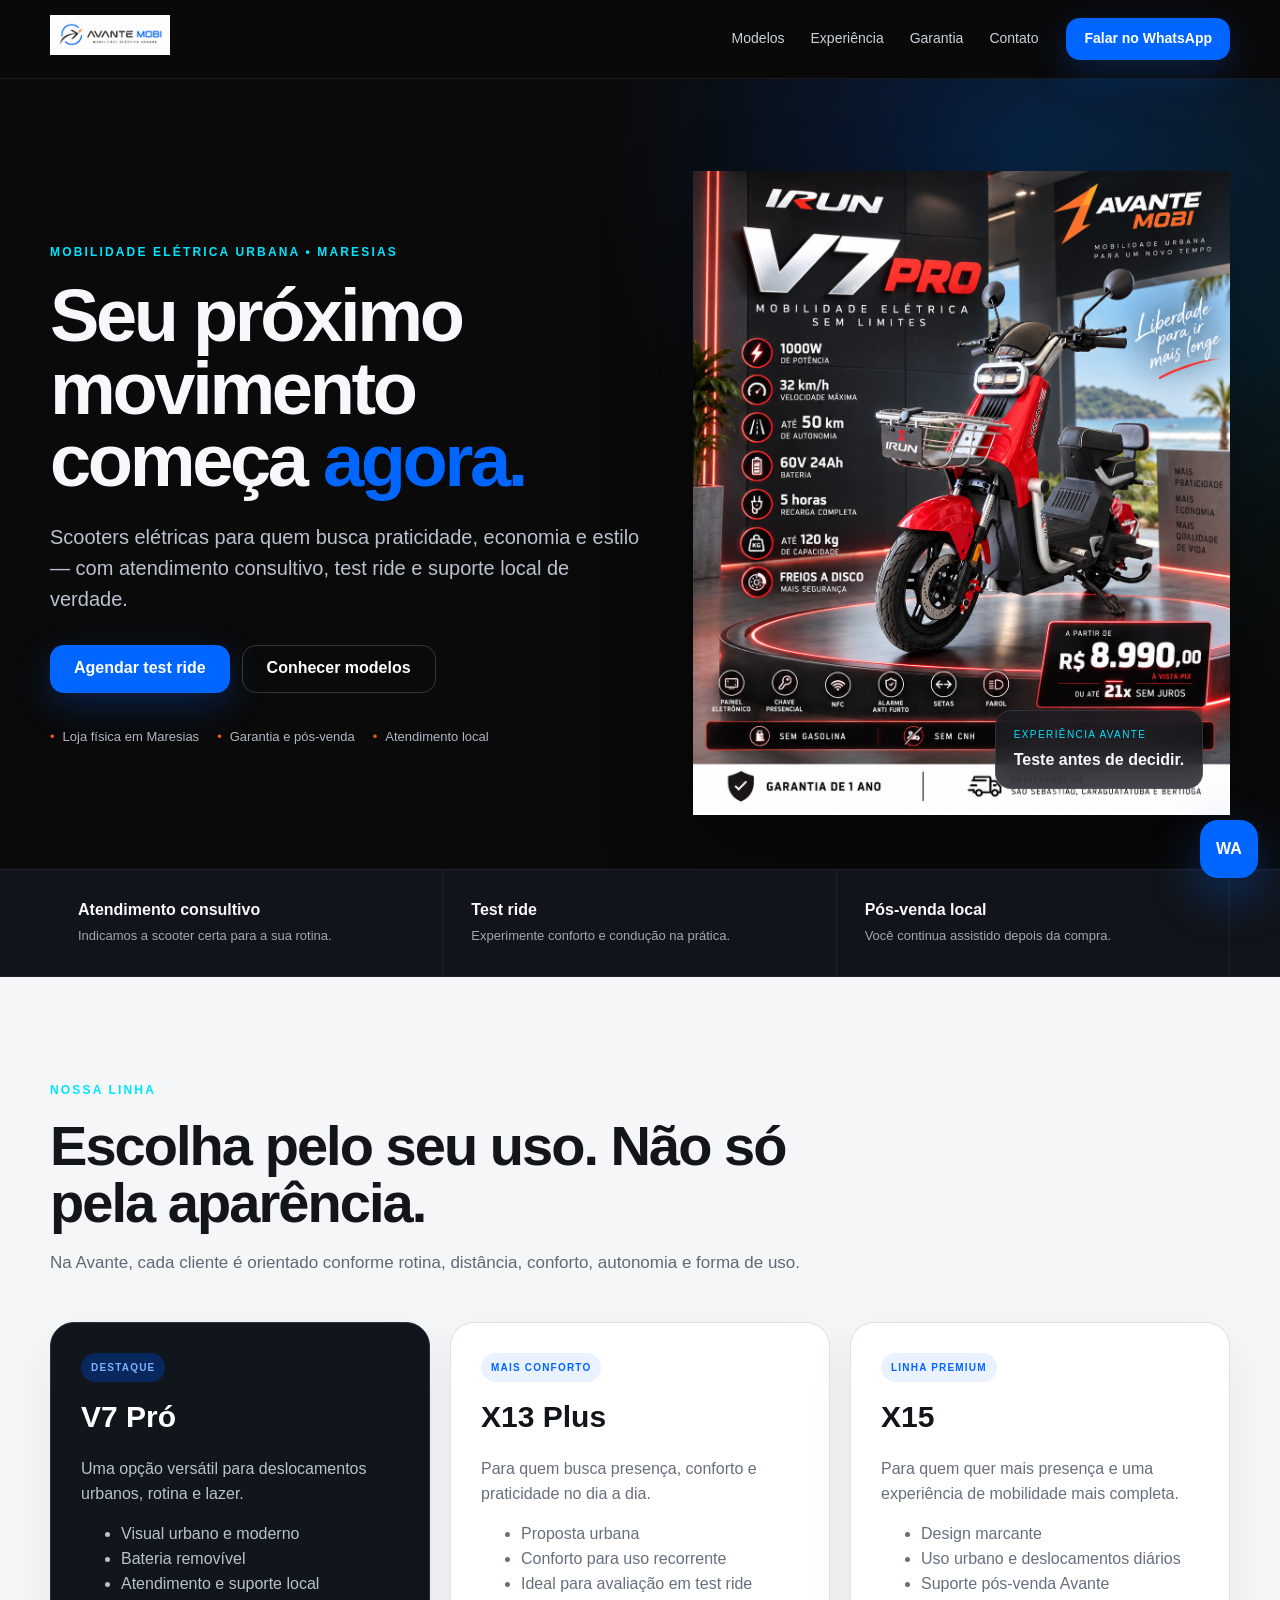
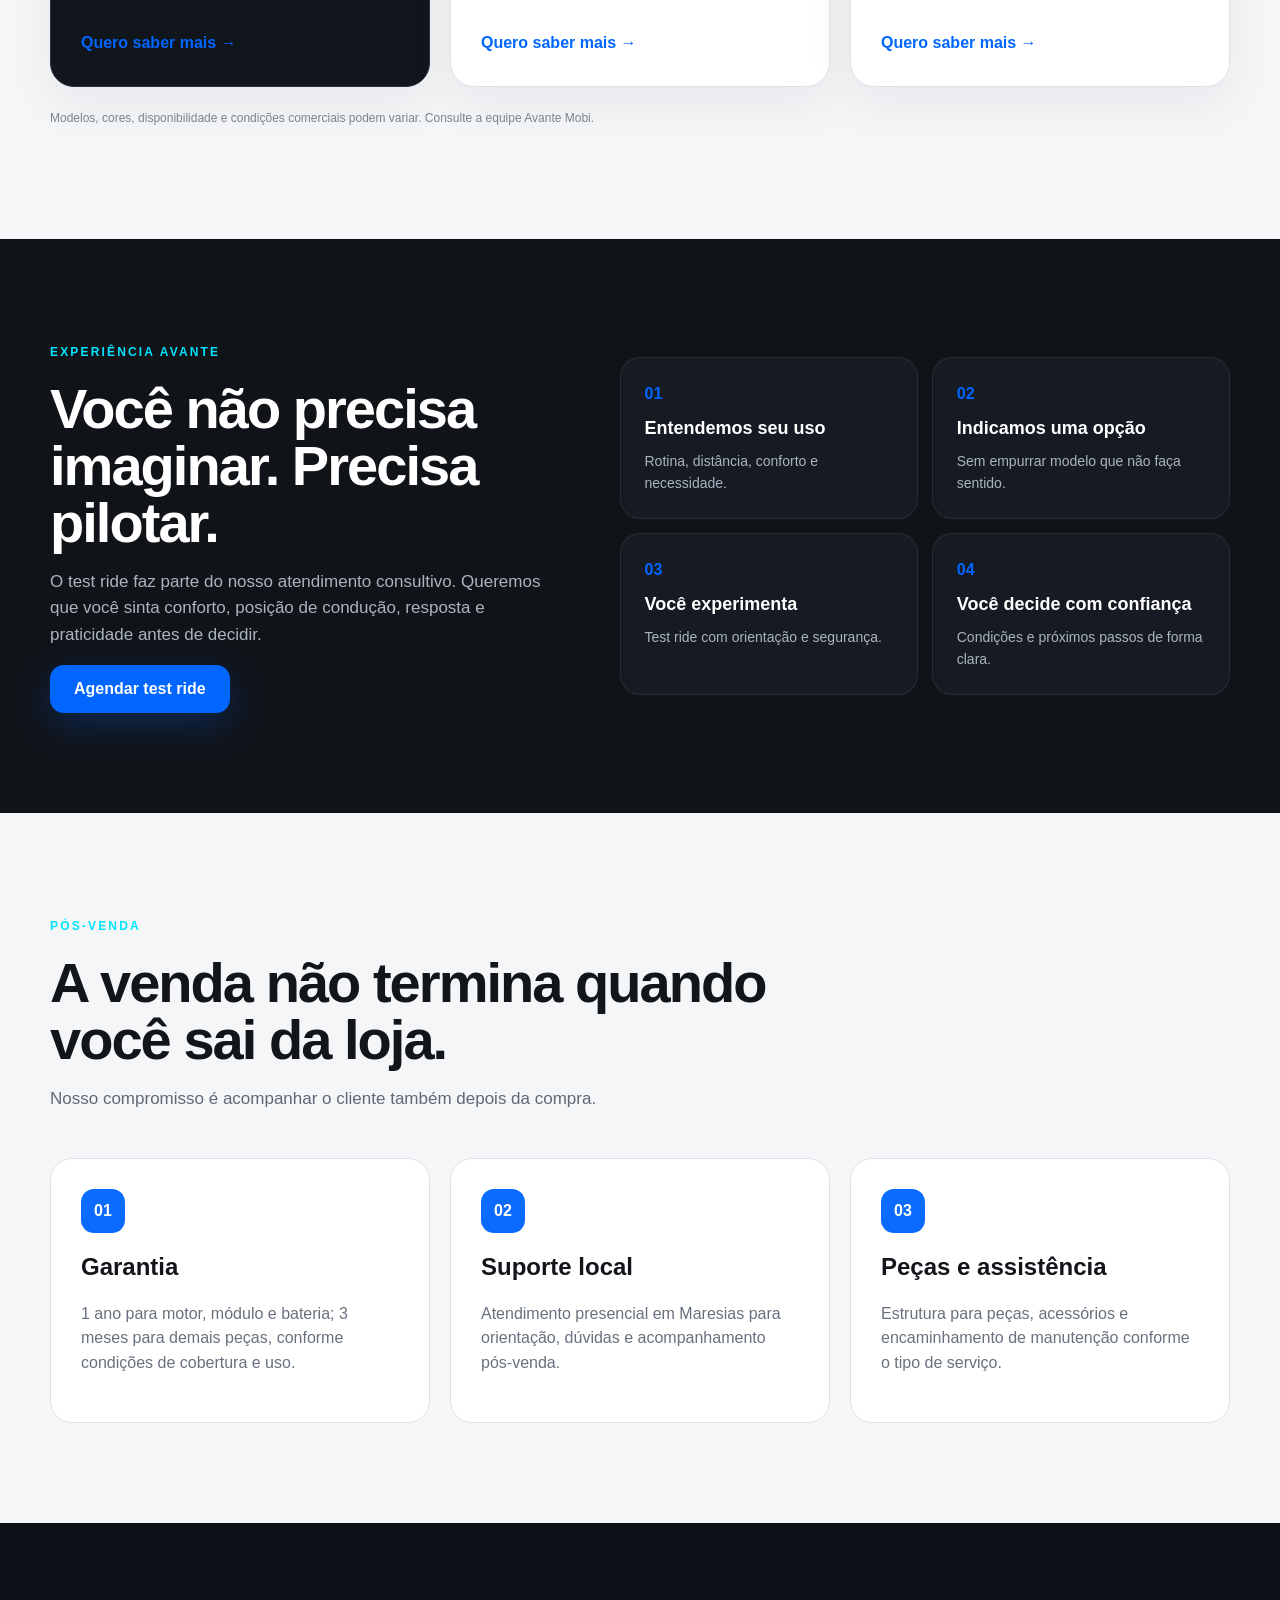
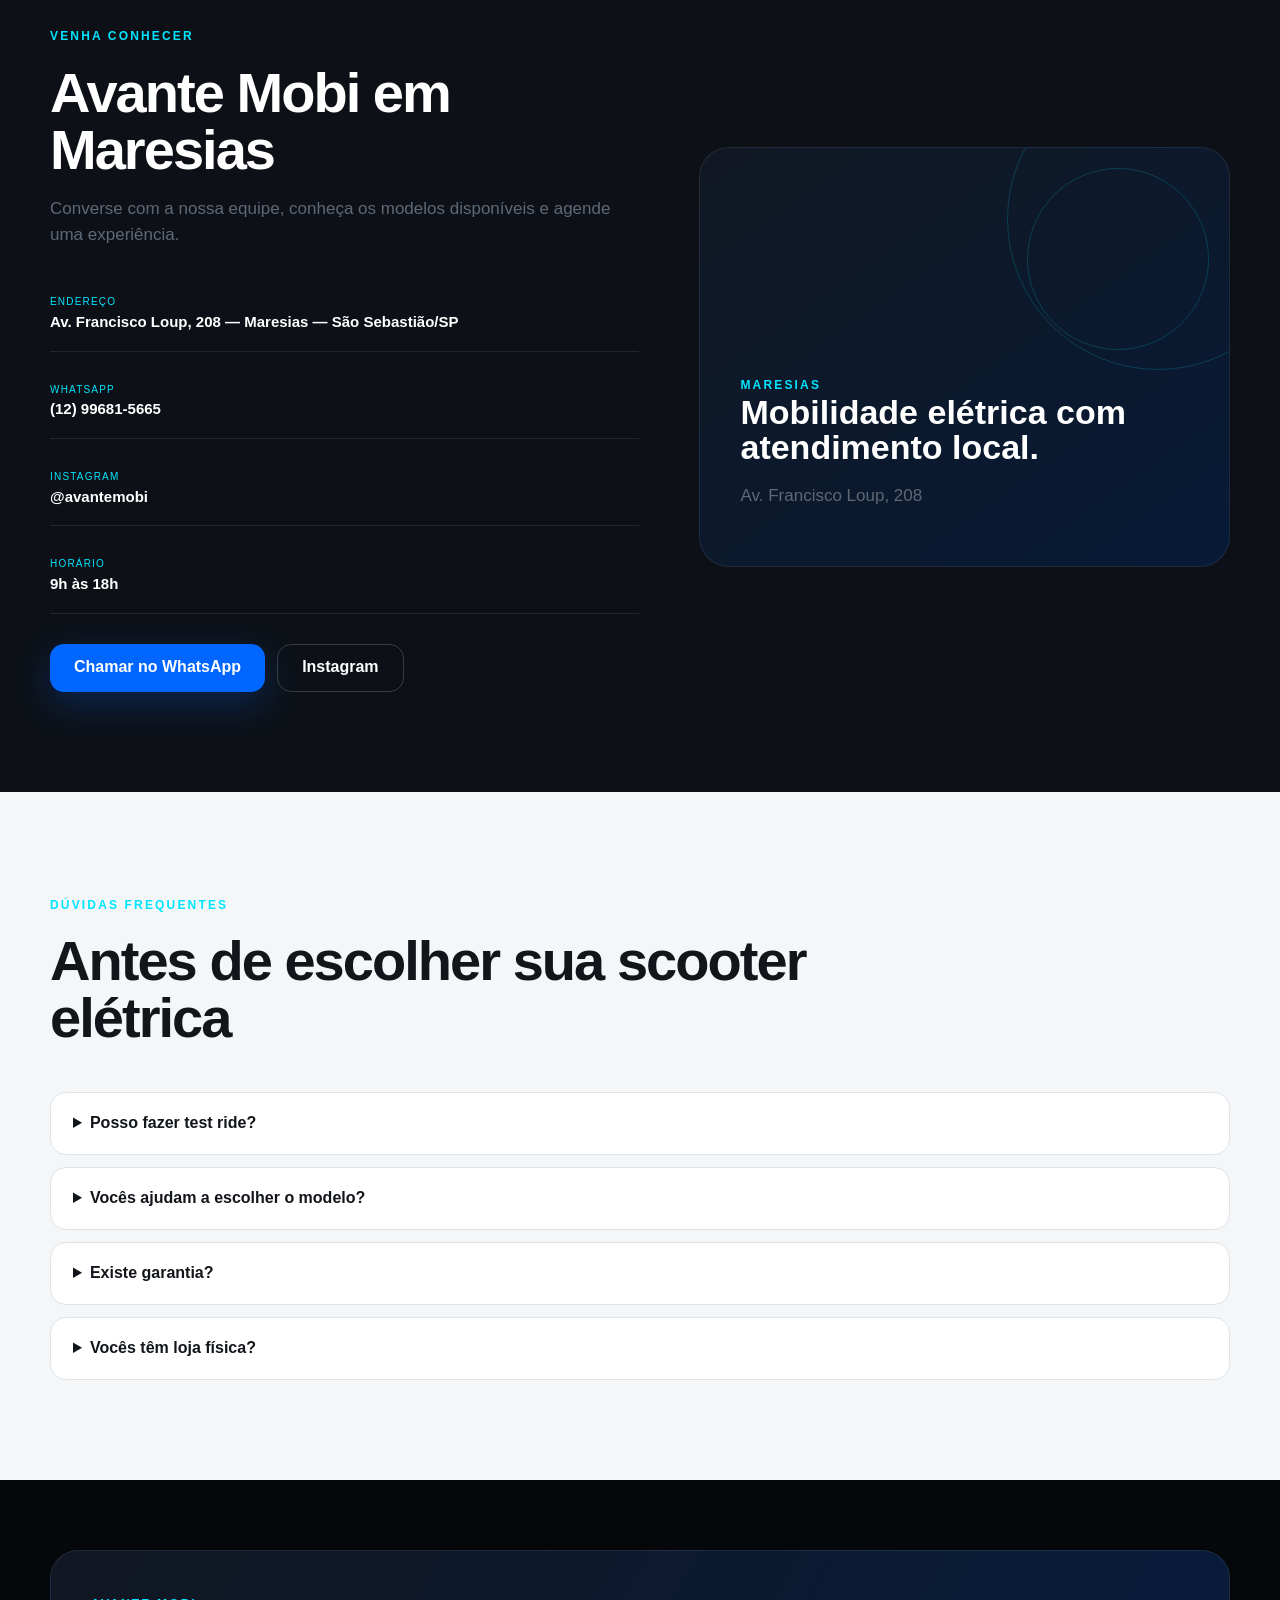
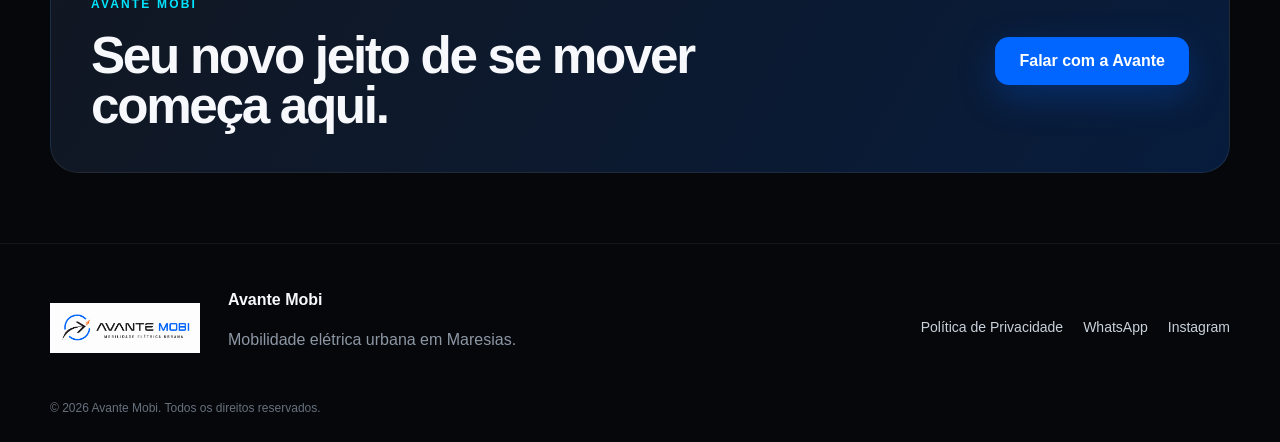
==== index.html @ a8a1768c "Add files via upload" ====
<!doctype html><html lang="pt-BR"><head><meta charset="utf-8"><meta name="viewport" content="width=device-width,initial-scale=1"><meta name="description" content="Avante Mobi — scooters elétricas e mobilidade urbana em Maresias. Test ride, garantia, suporte local, peças, acessórios e assistência técnica."><title>Avante Mobi | Scooters Elétricas em Maresias</title><link rel="stylesheet" href="styles.css"></head><body>
<header class="site-header"><div class="container nav"><a href="#inicio" class="brand"><img src="assets/logo-avante.png" alt="Avante Mobi"></a><nav class="nav-links"><a href="#modelos">Modelos</a><a href="#experiencia">Experiência</a><a href="#garantia">Garantia</a><a href="#contato">Contato</a></nav><a class="btn btn-sm" href="https://wa.me/5512996815665?text=Olá%2C%20quero%20conhecer%20as%20scooters%20elétricas%20da%20Avante%20Mobi." target="_blank" rel="noopener">Falar no WhatsApp</a></div></header>
<main>
<section class="hero" id="inicio"><div class="container hero-grid"><div class="hero-copy"><span class="eyebrow">MOBILIDADE ELÉTRICA URBANA • MARESIAS</span><h1>Seu próximo movimento começa <span>agora.</span></h1><p class="lead">Scooters elétricas para quem busca praticidade, economia e estilo — com atendimento consultivo, test ride e suporte local de verdade.</p><div class="hero-actions"><a class="btn" href="https://wa.me/5512996815665?text=Olá%2C%20quero%20agendar%20um%20test%20ride%20na%20Avante%20Mobi." target="_blank" rel="noopener">Agendar test ride</a><a class="btn btn-ghost" href="#modelos">Conhecer modelos</a></div><div class="trust-row"><span>Loja física em Maresias</span><span>Garantia e pós-venda</span><span>Atendimento local</span></div></div><div class="hero-visual"><div class="glow"></div><img src="assets/v7-pro.png" alt="Scooter elétrica V7 Pró"><div class="floating-card"><small>EXPERIÊNCIA AVANTE</small><strong>Teste antes de decidir.</strong></div></div></div></section>
<section class="strip"><div class="container strip-grid"><div><strong>Atendimento consultivo</strong><span>Indicamos a scooter certa para a sua rotina.</span></div><div><strong>Test ride</strong><span>Experimente conforto e condução na prática.</span></div><div><strong>Pós-venda local</strong><span>Você continua assistido depois da compra.</span></div></div></section>
<section class="section" id="modelos"><div class="container"><div class="section-head"><span class="eyebrow">NOSSA LINHA</span><h2>Escolha pelo seu uso. Não só pela aparência.</h2><p>Na Avante, cada cliente é orientado conforme rotina, distância, conforto, autonomia e forma de uso.</p></div><div class="cards model-cards">
<article class="model-card featured"><span class="tag">Destaque</span><h3>V7 Pró</h3><p>Uma opção versátil para deslocamentos urbanos, rotina e lazer.</p><ul><li>Visual urbano e moderno</li><li>Bateria removível</li><li>Atendimento e suporte local</li></ul><a href="https://wa.me/5512996815665?text=Olá%2C%20quero%20saber%20mais%20sobre%20a%20V7%20Pró." target="_blank" rel="noopener">Quero saber mais →</a></article>
<article class="model-card"><span class="tag">Mais conforto</span><h3>X13 Plus</h3><p>Para quem busca presença, conforto e praticidade no dia a dia.</p><ul><li>Proposta urbana</li><li>Conforto para uso recorrente</li><li>Ideal para avaliação em test ride</li></ul><a href="https://wa.me/5512996815665?text=Olá%2C%20quero%20saber%20mais%20sobre%20a%20X13%20Plus." target="_blank" rel="noopener">Quero saber mais →</a></article>
<article class="model-card"><span class="tag">Linha premium</span><h3>X15</h3><p>Para quem quer mais presença e uma experiência de mobilidade mais completa.</p><ul><li>Design marcante</li><li>Uso urbano e deslocamentos diários</li><li>Suporte pós-venda Avante</li></ul><a href="https://wa.me/5512996815665?text=Olá%2C%20quero%20saber%20mais%20sobre%20a%20X15." target="_blank" rel="noopener">Quero saber mais →</a></article>
</div><p class="disclaimer">Modelos, cores, disponibilidade e condições comerciais podem variar. Consulte a equipe Avante Mobi.</p></div></section>
<section class="section section-dark" id="experiencia"><div class="container experience-grid"><div><span class="eyebrow">EXPERIÊNCIA AVANTE</span><h2>Você não precisa imaginar. Precisa pilotar.</h2><p>O test ride faz parte do nosso atendimento consultivo. Queremos que você sinta conforto, posição de condução, resposta e praticidade antes de decidir.</p><a class="btn" href="https://wa.me/5512996815665?text=Olá%2C%20quero%20agendar%20um%20test%20ride." target="_blank" rel="noopener">Agendar test ride</a></div><div class="steps"><div><span>01</span><strong>Entendemos seu uso</strong><p>Rotina, distância, conforto e necessidade.</p></div><div><span>02</span><strong>Indicamos uma opção</strong><p>Sem empurrar modelo que não faça sentido.</p></div><div><span>03</span><strong>Você experimenta</strong><p>Test ride com orientação e segurança.</p></div><div><span>04</span><strong>Você decide com confiança</strong><p>Condições e próximos passos de forma clara.</p></div></div></div></section>
<section class="section" id="garantia"><div class="container"><div class="section-head"><span class="eyebrow">PÓS-VENDA</span><h2>A venda não termina quando você sai da loja.</h2><p>Nosso compromisso é acompanhar o cliente também depois da compra.</p></div><div class="cards benefit-cards"><article><div class="icon">01</div><h3>Garantia</h3><p>1 ano para motor, módulo e bateria; 3 meses para demais peças, conforme condições de cobertura e uso.</p></article><article><div class="icon">02</div><h3>Suporte local</h3><p>Atendimento presencial em Maresias para orientação, dúvidas e acompanhamento pós-venda.</p></article><article><div class="icon">03</div><h3>Peças e assistência</h3><p>Estrutura para peças, acessórios e encaminhamento de manutenção conforme o tipo de serviço.</p></article></div></div></section>
<section class="section location" id="contato"><div class="container location-grid"><div><span class="eyebrow">VENHA CONHECER</span><h2>Avante Mobi em Maresias</h2><p>Converse com a nossa equipe, conheça os modelos disponíveis e agende uma experiência.</p><div class="contact-list"><div><small>ENDEREÇO</small><strong>Av. Francisco Loup, 208 — Maresias — São Sebastião/SP</strong></div><div><small>WHATSAPP</small><strong>(12) 99681-5665</strong></div><div><small>INSTAGRAM</small><strong>@avantemobi</strong></div><div><small>HORÁRIO</small><strong>9h às 18h</strong></div></div><div class="hero-actions"><a class="btn" href="https://wa.me/5512996815665" target="_blank" rel="noopener">Chamar no WhatsApp</a><a class="btn btn-ghost" href="https://www.instagram.com/avantemobi/" target="_blank" rel="noopener">Instagram</a></div></div><div class="map-card"><span>MARESIAS</span><strong>Mobilidade elétrica com atendimento local.</strong><p>Av. Francisco Loup, 208</p></div></div></section>
<section class="section faq"><div class="container"><div class="section-head"><span class="eyebrow">DÚVIDAS FREQUENTES</span><h2>Antes de escolher sua scooter elétrica</h2></div><div class="faq-list"><details><summary>Posso fazer test ride?</summary><p>Sim. O test ride é agendado conforme disponibilidade do modelo e condições de segurança. Fale conosco pelo WhatsApp.</p></details><details><summary>Vocês ajudam a escolher o modelo?</summary><p>Sim. Nosso atendimento é consultivo: entendemos como você pretende usar a scooter e indicamos as opções mais adequadas.</p></details><details><summary>Existe garantia?</summary><p>Sim. Trabalhamos com garantia conforme o produto e as condições de cobertura. Para os modelos comercializados atualmente, a referência é 1 ano para motor, módulo e bateria e 3 meses para demais peças, observadas as condições aplicáveis.</p></details><details><summary>Vocês têm loja física?</summary><p>Sim. Estamos na Av. Francisco Loup, 208, em Maresias, São Sebastião/SP.</p></details></div></div></section>
<section class="final-cta"><div class="container final-box"><div><span class="eyebrow">AVANTE MOBI</span><h2>Seu novo jeito de se mover começa aqui.</h2></div><a class="btn" href="https://wa.me/5512996815665?text=Olá%2C%20quero%20conhecer%20a%20Avante%20Mobi." target="_blank" rel="noopener">Falar com a Avante</a></div></section>
</main>
<footer><div class="container footer-grid"><img src="assets/logo-avante.png" alt="Avante Mobi"><div><strong>Avante Mobi</strong><p>Mobilidade elétrica urbana em Maresias.</p></div><div class="footer-links"><a href="privacidade.html">Política de Privacidade</a><a href="https://wa.me/5512996815665" target="_blank" rel="noopener">WhatsApp</a><a href="https://www.instagram.com/avantemobi/" target="_blank" rel="noopener">Instagram</a></div></div><div class="container copyright">© 2026 Avante Mobi. Todos os direitos reservados.</div></footer>
<a class="wa-float" href="https://wa.me/5512996815665?text=Olá%2C%20quero%20saber%20mais%20sobre%20as%20scooters%20elétricas%20da%20Avante%20Mobi." target="_blank" rel="noopener">WA</a><script src="script.js"></script></body></html>
---- styles.css ----
*{box-sizing:border-box}html{scroll-behavior:smooth}body{margin:0;background:#0a0a0a;color:#f6f8fb;font-family:Inter,Segoe UI,Arial,sans-serif;line-height:1.55}.container{width:min(1180px,calc(100% - 40px));margin:auto}.site-header{position:sticky;top:0;z-index:50;background:rgba(10,10,10,.86);backdrop-filter:blur(18px);border-bottom:1px solid rgba(255,255,255,.07)}.nav{height:78px;display:flex;align-items:center;gap:28px}.brand img{height:40px;max-width:190px;object-fit:contain}.nav-links{display:flex;gap:26px;margin-left:auto}.nav-links a,.footer-links a{color:#c9d1db;text-decoration:none;font-size:14px}.nav-links a:hover,.footer-links a:hover{color:#fff}.btn{display:inline-flex;align-items:center;justify-content:center;min-height:48px;padding:0 24px;border-radius:14px;background:#0066ff;color:white;text-decoration:none;font-weight:800;box-shadow:0 12px 36px rgba(0,102,255,.25);transition:.2s}.btn:hover{transform:translateY(-2px);background:#0b72ff}.btn-sm{min-height:42px;padding:0 18px;font-size:14px}.btn-ghost{background:transparent;border:1px solid rgba(255,255,255,.18);box-shadow:none}.hero{overflow:hidden;background:radial-gradient(circle at 80% 10%,rgba(0,102,255,.22),transparent 34%),radial-gradient(circle at 95% 30%,rgba(0,229,255,.08),transparent 28%),#0a0a0a;padding:92px 0 54px}.hero-grid{display:grid;grid-template-columns:1.05fr .95fr;align-items:center;gap:50px}.eyebrow{display:inline-block;color:#00e5ff;font-size:12px;font-weight:900;letter-spacing:.18em;margin-bottom:18px}.hero h1,.section h2,.final-cta h2{font-size:clamp(42px,6vw,74px);line-height:.98;letter-spacing:-.045em;margin:0 0 24px}.hero h1 span{color:#0066ff}.lead{font-size:20px;color:#b9c2ce;max-width:650px}.hero-actions{display:flex;gap:12px;flex-wrap:wrap;margin-top:30px}.trust-row{display:flex;gap:18px;flex-wrap:wrap;margin-top:34px;color:#aeb7c3;font-size:13px}.trust-row span:before{content:'•';color:#ff5a00;margin-right:8px}.hero-visual{position:relative;min-height:520px;display:flex;align-items:center;justify-content:center}.hero-visual img{position:relative;z-index:2;width:100%;max-width:600px;filter:drop-shadow(0 40px 44px rgba(0,0,0,.48))}.glow{position:absolute;width:370px;height:370px;border-radius:50%;background:radial-gradient(circle,#0066ff55,transparent 65%)}.floating-card{position:absolute;z-index:3;right:5%;bottom:4%;padding:16px 18px;background:rgba(26,29,35,.82);backdrop-filter:blur(12px);border:1px solid rgba(255,255,255,.1);border-radius:16px}.floating-card small{display:block;color:#00e5ff;letter-spacing:.14em;font-size:10px}.floating-card strong{display:block;margin-top:5px}.strip{background:#11141a;border-block:1px solid rgba(255,255,255,.06)}.strip-grid{display:grid;grid-template-columns:repeat(3,1fr)}.strip-grid>div{padding:28px;border-right:1px solid rgba(255,255,255,.06)}.strip strong{display:block}.strip span{color:#9fa8b4;font-size:13px}.section{padding:100px 0;background:#f4f6f8;color:#12151a}.section-dark{background:#101318;color:#fff}.section-head{max-width:760px;margin-bottom:46px}.section-head h2,.experience-grid h2,.location h2{font-size:clamp(34px,5vw,56px);line-height:1.02;letter-spacing:-.035em;margin:0 0 18px}.section-head p,.experience-grid p,.location p{color:#5f6976;font-size:17px}.section-dark p{color:#aab4c0}.cards{display:grid;gap:20px}.model-cards{grid-template-columns:repeat(3,1fr)}.model-card{background:#fff;border:1px solid #dce2e8;border-radius:24px;padding:30px;box-shadow:0 18px 50px rgba(14,25,40,.06)}.model-card.featured{background:#11151c;color:#fff;border-color:#253244}.model-card h3{font-size:30px;margin:12px 0}.model-card p,.model-card li{color:#66707c}.model-card.featured p,.model-card.featured li{color:#b9c2cd}.model-card a{display:inline-block;margin-top:18px;color:#0066ff;text-decoration:none;font-weight:800}.tag{display:inline-block;font-size:10px;font-weight:900;letter-spacing:.12em;text-transform:uppercase;color:#0066ff;background:#eaf2ff;padding:7px 10px;border-radius:999px}.featured .tag{background:#08285d;color:#7fb0ff}.disclaimer{margin-top:22px;color:#7a8490;font-size:12px}.experience-grid{display:grid;grid-template-columns:.9fr 1.1fr;gap:70px;align-items:center}.steps{display:grid;grid-template-columns:1fr 1fr;gap:14px}.steps>div{padding:24px;border:1px solid rgba(255,255,255,.08);background:#161b23;border-radius:20px}.steps span{color:#0066ff;font-weight:900}.steps strong{display:block;font-size:18px;margin:8px 0}.steps p{font-size:14px;margin:0}.benefit-cards{grid-template-columns:repeat(3,1fr)}.benefit-cards article{padding:30px;border-radius:22px;background:#fff;border:1px solid #dde3e8}.benefit-cards h3{font-size:24px;margin:15px 0 8px}.benefit-cards p{color:#68727e}.icon{width:44px;height:44px;border-radius:13px;background:#0c6bff;color:#fff;display:grid;place-items:center;font-weight:900}.location{background:#0d1117;color:#fff}.location-grid{display:grid;grid-template-columns:1fr .9fr;gap:60px;align-items:center}.contact-list{display:grid;gap:14px;margin:30px 0}.contact-list div{padding:16px 0;border-bottom:1px solid rgba(255,255,255,.09)}.contact-list small{display:block;color:#00e5ff;letter-spacing:.12em;font-size:10px}.contact-list strong{font-size:15px}.map-card{min-height:420px;border-radius:30px;padding:40px;background:linear-gradient(145deg,#111823,#071a36);position:relative;overflow:hidden;display:flex;flex-direction:column;justify-content:flex-end;border:1px solid rgba(255,255,255,.08)}.map-card:before,.map-card:after{content:'';position:absolute;border:1px solid rgba(0,229,255,.18);border-radius:50%;width:300px;height:300px;top:-80px;right:-80px}.map-card:after{width:180px;height:180px;top:20px;right:20px}.map-card span{color:#00e5ff;font-weight:900;letter-spacing:.18em;font-size:12px;z-index:2}.map-card strong{font-size:34px;line-height:1.05;max-width:460px;z-index:2}.faq-list{display:grid;gap:12px}.faq details{background:#fff;border:1px solid #dfe4e9;border-radius:16px;padding:18px 22px}.faq summary{cursor:pointer;font-weight:800}.faq details p{color:#65707c}.final-cta{background:#05070a;padding:70px 0}.final-box{border:1px solid rgba(255,255,255,.08);border-radius:28px;padding:40px;background:linear-gradient(120deg,#111722,#071c3c);display:flex;align-items:center;justify-content:space-between;gap:30px}.final-cta h2{font-size:clamp(32px,4vw,52px);max-width:700px;margin-bottom:0}footer{background:#05070a;border-top:1px solid rgba(255,255,255,.06);padding:44px 0 24px}.footer-grid{display:grid;grid-template-columns:auto 1fr auto;align-items:center;gap:28px}.footer-grid img{width:150px}.footer-grid p{color:#8d97a4}.footer-links{display:flex;gap:20px;flex-wrap:wrap}.copyright{color:#67717d;font-size:12px;margin-top:30px}.wa-float{position:fixed;right:22px;bottom:22px;width:58px;height:58px;border-radius:18px;background:#0066ff;color:#fff;display:grid;place-items:center;text-decoration:none;font-weight:900;box-shadow:0 18px 50px rgba(0,102,255,.35);z-index:60}@media(max-width:900px){.nav-links{display:none}.nav .btn-sm{margin-left:auto}.hero-grid,.experience-grid,.location-grid{grid-template-columns:1fr}.hero{padding-top:60px}.hero-visual{min-height:380px}.strip-grid,.model-cards,.benefit-cards{grid-template-columns:1fr}.strip-grid>div{border-right:0;border-bottom:1px solid rgba(255,255,255,.06)}.steps{grid-template-columns:1fr 1fr}.final-box{align-items:flex-start;flex-direction:column}.footer-grid{grid-template-columns:1fr}}@media(max-width:560px){.container{width:min(100% - 28px,1180px)}.brand img{height:34px}.nav .btn-sm{display:none}.hero h1{font-size:48px}.hero-visual{min-height:310px}.steps{grid-template-columns:1fr}.section{padding:72px 0}.floating-card{right:0}.footer-links{flex-direction:column}}
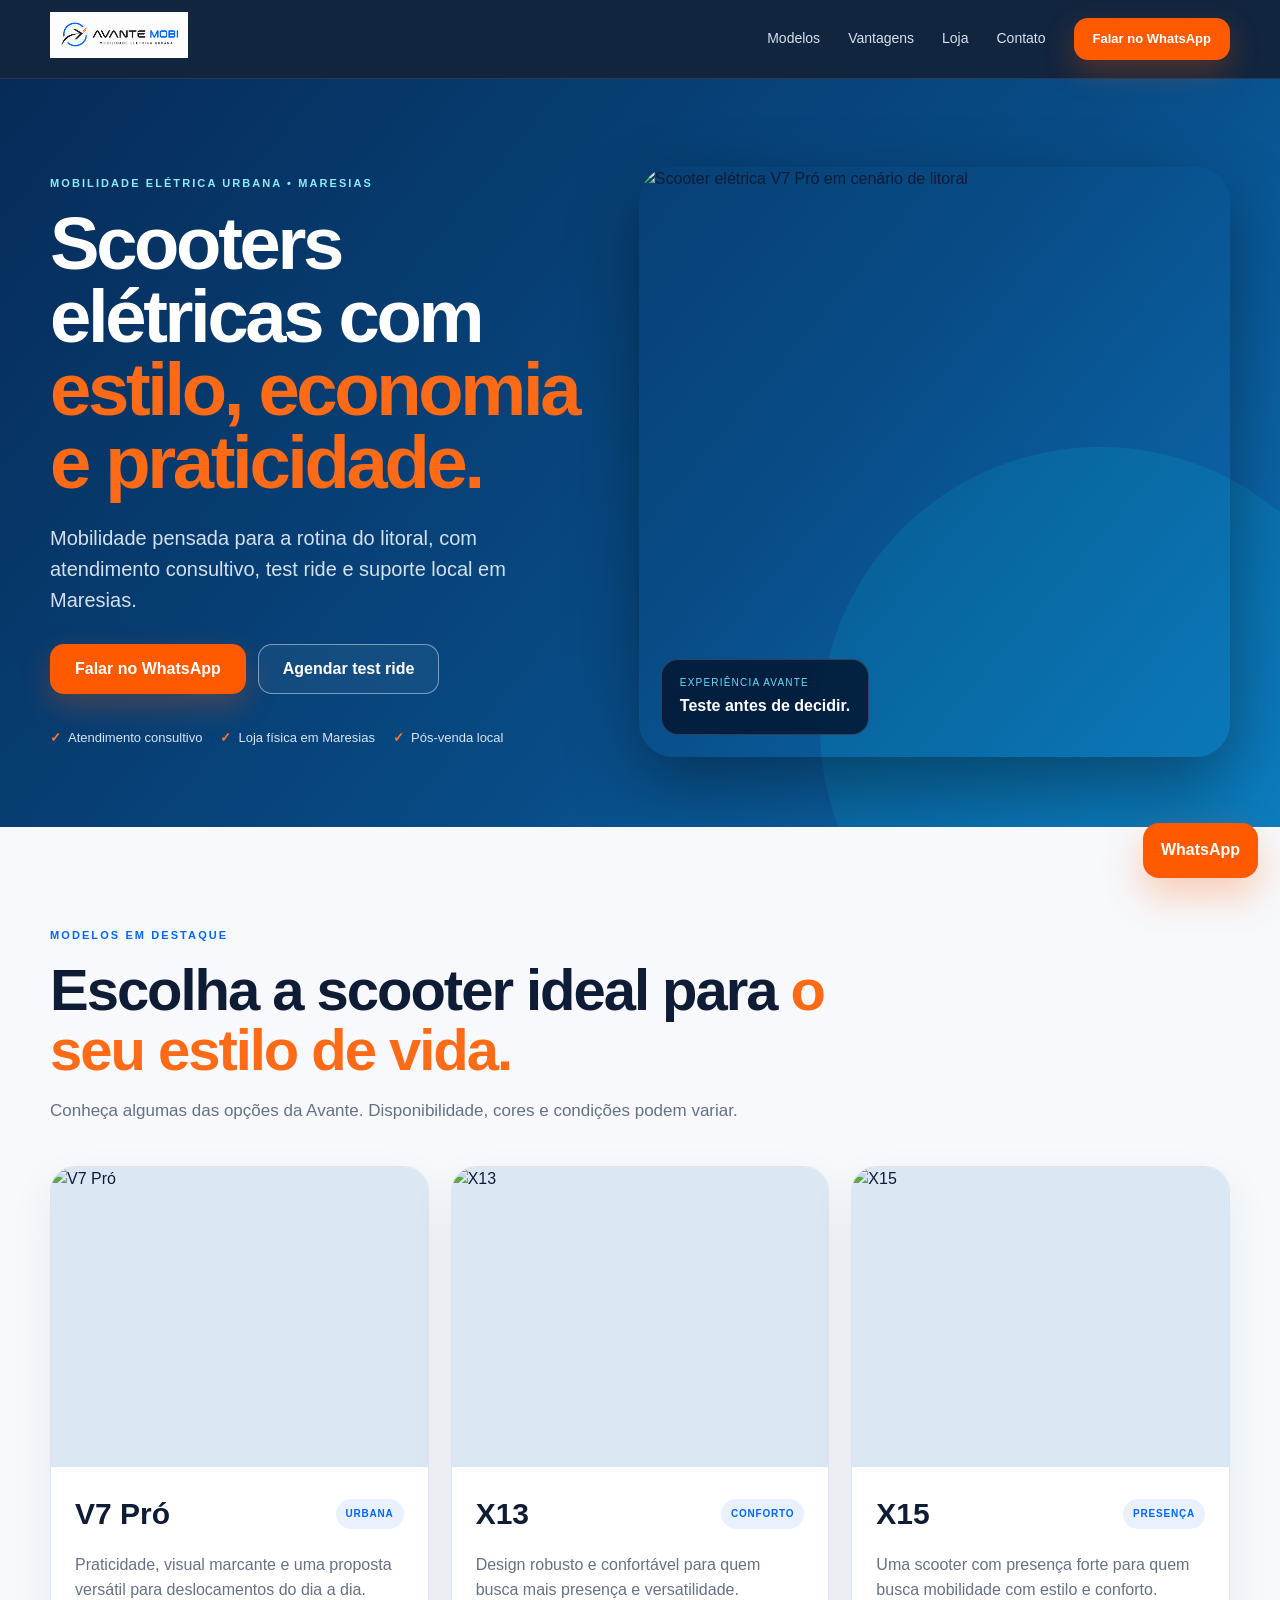
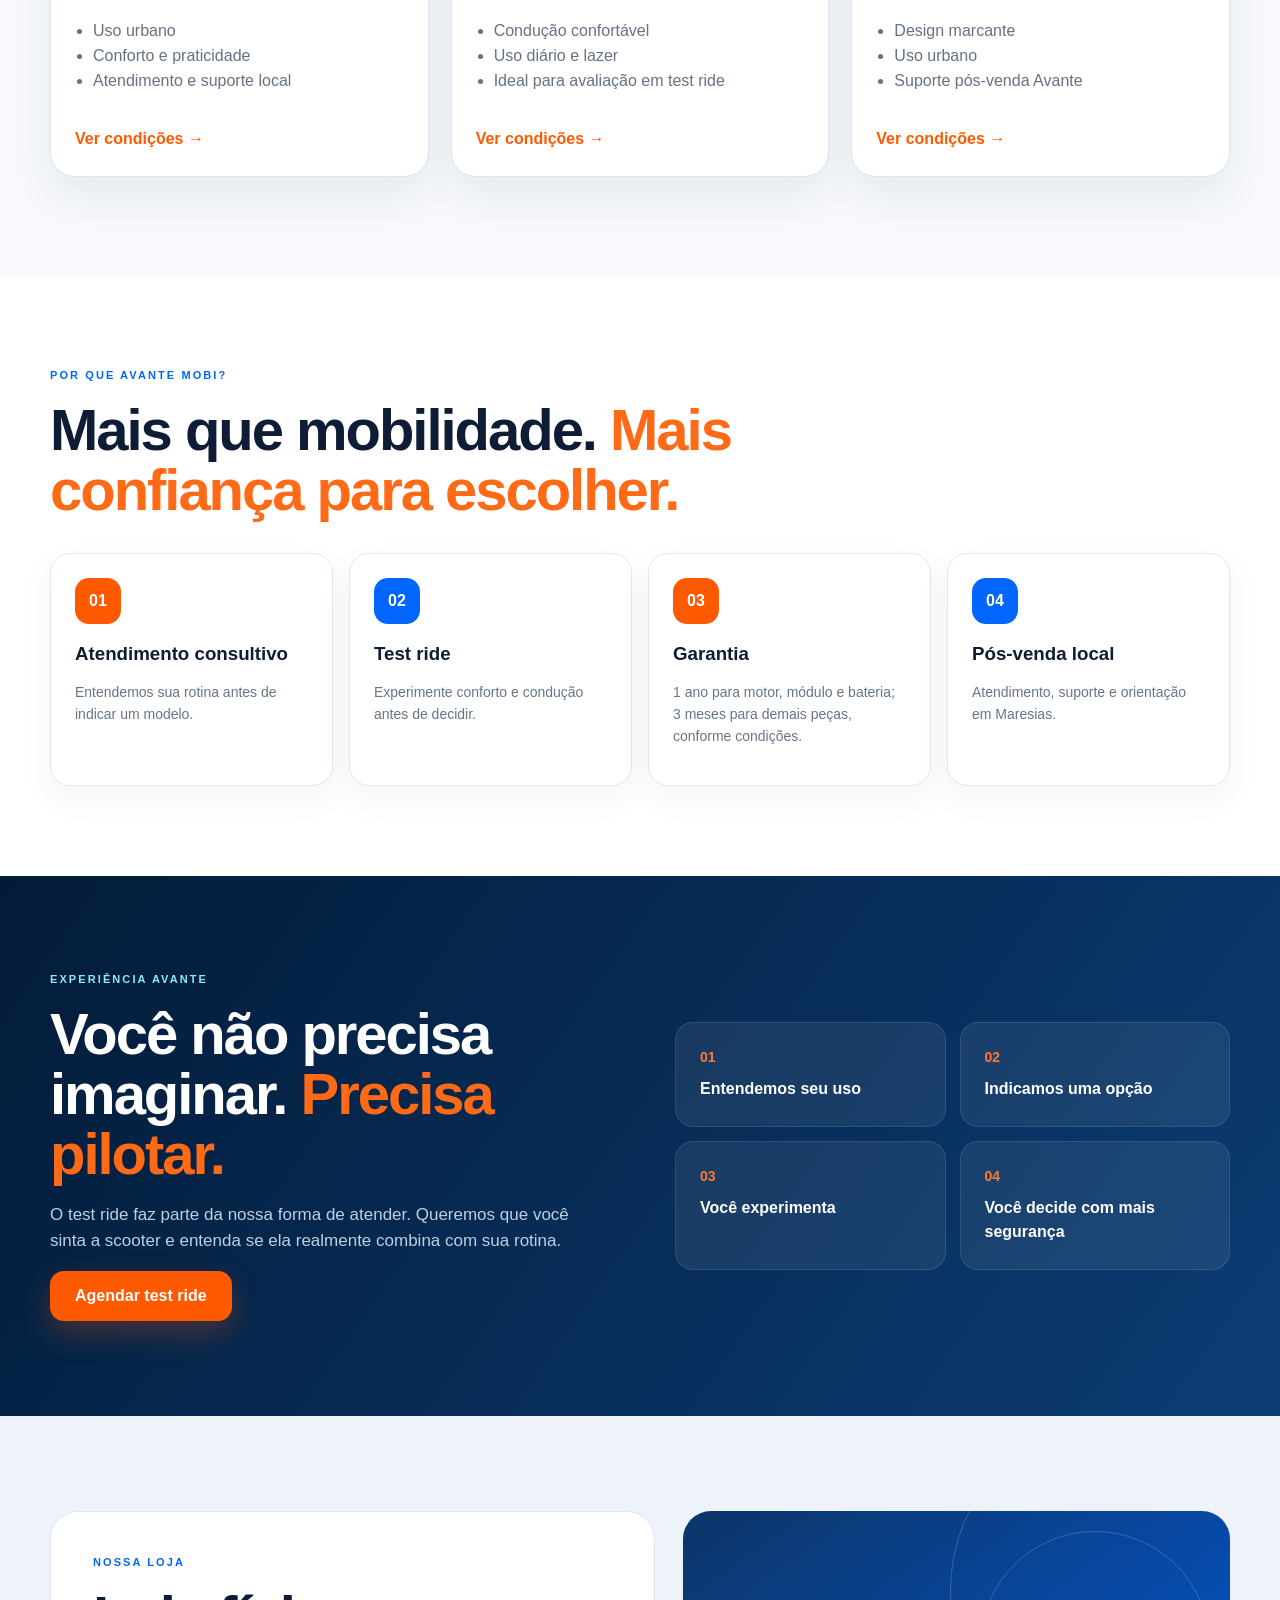
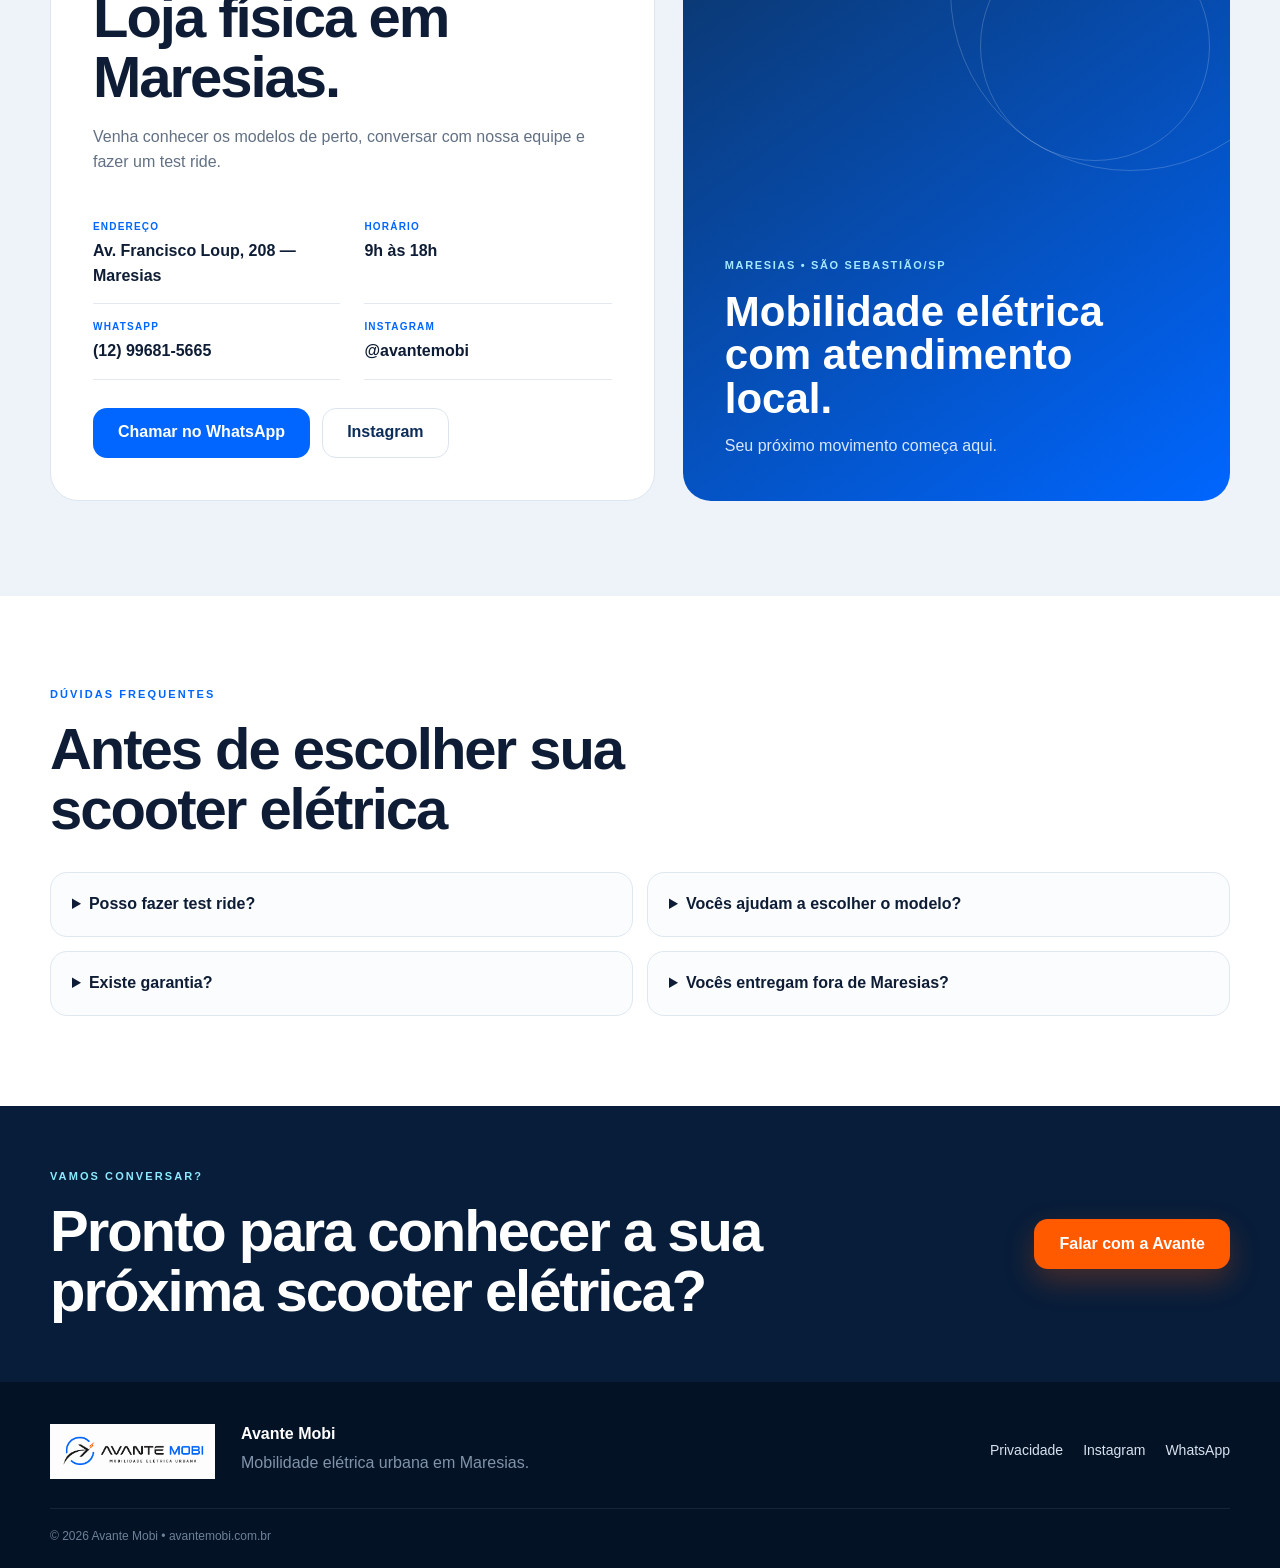
==== commit 8189ee85: "Atualiza landing page Avante Mobi" ====
--- a/index.html
+++ b/index.html
@@ -1,18 +1,183 @@
-<!doctype html><html lang="pt-BR"><head><meta charset="utf-8"><meta name="viewport" content="width=device-width,initial-scale=1"><meta name="description" content="Avante Mobi — scooters elétricas e mobilidade urbana em Maresias. Test ride, garantia, suporte local, peças, acessórios e assistência técnica."><title>Avante Mobi | Scooters Elétricas em Maresias</title><link rel="stylesheet" href="styles.css"></head><body>
-<header class="site-header"><div class="container nav"><a href="#inicio" class="brand"><img src="assets/logo-avante.png" alt="Avante Mobi"></a><nav class="nav-links"><a href="#modelos">Modelos</a><a href="#experiencia">Experiência</a><a href="#garantia">Garantia</a><a href="#contato">Contato</a></nav><a class="btn btn-sm" href="https://wa.me/5512996815665?text=Olá%2C%20quero%20conhecer%20as%20scooters%20elétricas%20da%20Avante%20Mobi." target="_blank" rel="noopener">Falar no WhatsApp</a></div></header>
+<!doctype html>
+<html lang="pt-BR">
+<head>
+  <meta charset="utf-8">
+  <meta name="viewport" content="width=device-width,initial-scale=1">
+  <meta name="description" content="Avante Mobi — scooters elétricas e mobilidade elétrica urbana em Maresias, São Sebastião. Test ride, atendimento consultivo e pós-venda local.">
+  <title>Avante Mobi | Scooters Elétricas em Maresias</title>
+  <link rel="stylesheet" href="styles.css">
+</head>
+<body>
+<header class="topbar">
+  <div class="container nav">
+    <a class="brand" href="#inicio"><img src="assets/logo-avante.png" alt="Avante Mobi"></a>
+    <nav>
+      <a href="#modelos">Modelos</a>
+      <a href="#vantagens">Vantagens</a>
+      <a href="#loja">Loja</a>
+      <a href="#contato">Contato</a>
+    </nav>
+    <a class="btn btn-orange btn-small" href="https://wa.me/5512996815665?text=Olá%2C%20quero%20conhecer%20as%20scooters%20elétricas%20da%20Avante%20Mobi." target="_blank">Falar no WhatsApp</a>
+  </div>
+</header>
+
 <main>
-<section class="hero" id="inicio"><div class="container hero-grid"><div class="hero-copy"><span class="eyebrow">MOBILIDADE ELÉTRICA URBANA • MARESIAS</span><h1>Seu próximo movimento começa <span>agora.</span></h1><p class="lead">Scooters elétricas para quem busca praticidade, economia e estilo — com atendimento consultivo, test ride e suporte local de verdade.</p><div class="hero-actions"><a class="btn" href="https://wa.me/5512996815665?text=Olá%2C%20quero%20agendar%20um%20test%20ride%20na%20Avante%20Mobi." target="_blank" rel="noopener">Agendar test ride</a><a class="btn btn-ghost" href="#modelos">Conhecer modelos</a></div><div class="trust-row"><span>Loja física em Maresias</span><span>Garantia e pós-venda</span><span>Atendimento local</span></div></div><div class="hero-visual"><div class="glow"></div><img src="assets/v7-pro.png" alt="Scooter elétrica V7 Pró"><div class="floating-card"><small>EXPERIÊNCIA AVANTE</small><strong>Teste antes de decidir.</strong></div></div></div></section>
-<section class="strip"><div class="container strip-grid"><div><strong>Atendimento consultivo</strong><span>Indicamos a scooter certa para a sua rotina.</span></div><div><strong>Test ride</strong><span>Experimente conforto e condução na prática.</span></div><div><strong>Pós-venda local</strong><span>Você continua assistido depois da compra.</span></div></div></section>
-<section class="section" id="modelos"><div class="container"><div class="section-head"><span class="eyebrow">NOSSA LINHA</span><h2>Escolha pelo seu uso. Não só pela aparência.</h2><p>Na Avante, cada cliente é orientado conforme rotina, distância, conforto, autonomia e forma de uso.</p></div><div class="cards model-cards">
-<article class="model-card featured"><span class="tag">Destaque</span><h3>V7 Pró</h3><p>Uma opção versátil para deslocamentos urbanos, rotina e lazer.</p><ul><li>Visual urbano e moderno</li><li>Bateria removível</li><li>Atendimento e suporte local</li></ul><a href="https://wa.me/5512996815665?text=Olá%2C%20quero%20saber%20mais%20sobre%20a%20V7%20Pró." target="_blank" rel="noopener">Quero saber mais →</a></article>
-<article class="model-card"><span class="tag">Mais conforto</span><h3>X13 Plus</h3><p>Para quem busca presença, conforto e praticidade no dia a dia.</p><ul><li>Proposta urbana</li><li>Conforto para uso recorrente</li><li>Ideal para avaliação em test ride</li></ul><a href="https://wa.me/5512996815665?text=Olá%2C%20quero%20saber%20mais%20sobre%20a%20X13%20Plus." target="_blank" rel="noopener">Quero saber mais →</a></article>
-<article class="model-card"><span class="tag">Linha premium</span><h3>X15</h3><p>Para quem quer mais presença e uma experiência de mobilidade mais completa.</p><ul><li>Design marcante</li><li>Uso urbano e deslocamentos diários</li><li>Suporte pós-venda Avante</li></ul><a href="https://wa.me/5512996815665?text=Olá%2C%20quero%20saber%20mais%20sobre%20a%20X15." target="_blank" rel="noopener">Quero saber mais →</a></article>
-</div><p class="disclaimer">Modelos, cores, disponibilidade e condições comerciais podem variar. Consulte a equipe Avante Mobi.</p></div></section>
-<section class="section section-dark" id="experiencia"><div class="container experience-grid"><div><span class="eyebrow">EXPERIÊNCIA AVANTE</span><h2>Você não precisa imaginar. Precisa pilotar.</h2><p>O test ride faz parte do nosso atendimento consultivo. Queremos que você sinta conforto, posição de condução, resposta e praticidade antes de decidir.</p><a class="btn" href="https://wa.me/5512996815665?text=Olá%2C%20quero%20agendar%20um%20test%20ride." target="_blank" rel="noopener">Agendar test ride</a></div><div class="steps"><div><span>01</span><strong>Entendemos seu uso</strong><p>Rotina, distância, conforto e necessidade.</p></div><div><span>02</span><strong>Indicamos uma opção</strong><p>Sem empurrar modelo que não faça sentido.</p></div><div><span>03</span><strong>Você experimenta</strong><p>Test ride com orientação e segurança.</p></div><div><span>04</span><strong>Você decide com confiança</strong><p>Condições e próximos passos de forma clara.</p></div></div></div></section>
-<section class="section" id="garantia"><div class="container"><div class="section-head"><span class="eyebrow">PÓS-VENDA</span><h2>A venda não termina quando você sai da loja.</h2><p>Nosso compromisso é acompanhar o cliente também depois da compra.</p></div><div class="cards benefit-cards"><article><div class="icon">01</div><h3>Garantia</h3><p>1 ano para motor, módulo e bateria; 3 meses para demais peças, conforme condições de cobertura e uso.</p></article><article><div class="icon">02</div><h3>Suporte local</h3><p>Atendimento presencial em Maresias para orientação, dúvidas e acompanhamento pós-venda.</p></article><article><div class="icon">03</div><h3>Peças e assistência</h3><p>Estrutura para peças, acessórios e encaminhamento de manutenção conforme o tipo de serviço.</p></article></div></div></section>
-<section class="section location" id="contato"><div class="container location-grid"><div><span class="eyebrow">VENHA CONHECER</span><h2>Avante Mobi em Maresias</h2><p>Converse com a nossa equipe, conheça os modelos disponíveis e agende uma experiência.</p><div class="contact-list"><div><small>ENDEREÇO</small><strong>Av. Francisco Loup, 208 — Maresias — São Sebastião/SP</strong></div><div><small>WHATSAPP</small><strong>(12) 99681-5665</strong></div><div><small>INSTAGRAM</small><strong>@avantemobi</strong></div><div><small>HORÁRIO</small><strong>9h às 18h</strong></div></div><div class="hero-actions"><a class="btn" href="https://wa.me/5512996815665" target="_blank" rel="noopener">Chamar no WhatsApp</a><a class="btn btn-ghost" href="https://www.instagram.com/avantemobi/" target="_blank" rel="noopener">Instagram</a></div></div><div class="map-card"><span>MARESIAS</span><strong>Mobilidade elétrica com atendimento local.</strong><p>Av. Francisco Loup, 208</p></div></div></section>
-<section class="section faq"><div class="container"><div class="section-head"><span class="eyebrow">DÚVIDAS FREQUENTES</span><h2>Antes de escolher sua scooter elétrica</h2></div><div class="faq-list"><details><summary>Posso fazer test ride?</summary><p>Sim. O test ride é agendado conforme disponibilidade do modelo e condições de segurança. Fale conosco pelo WhatsApp.</p></details><details><summary>Vocês ajudam a escolher o modelo?</summary><p>Sim. Nosso atendimento é consultivo: entendemos como você pretende usar a scooter e indicamos as opções mais adequadas.</p></details><details><summary>Existe garantia?</summary><p>Sim. Trabalhamos com garantia conforme o produto e as condições de cobertura. Para os modelos comercializados atualmente, a referência é 1 ano para motor, módulo e bateria e 3 meses para demais peças, observadas as condições aplicáveis.</p></details><details><summary>Vocês têm loja física?</summary><p>Sim. Estamos na Av. Francisco Loup, 208, em Maresias, São Sebastião/SP.</p></details></div></div></section>
-<section class="final-cta"><div class="container final-box"><div><span class="eyebrow">AVANTE MOBI</span><h2>Seu novo jeito de se mover começa aqui.</h2></div><a class="btn" href="https://wa.me/5512996815665?text=Olá%2C%20quero%20conhecer%20a%20Avante%20Mobi." target="_blank" rel="noopener">Falar com a Avante</a></div></section>
+<section class="hero" id="inicio">
+  <div class="hero-overlay"></div>
+  <div class="container hero-grid">
+    <div class="hero-copy">
+      <p class="kicker">MOBILIDADE ELÉTRICA URBANA • MARESIAS</p>
+      <h1>Scooters elétricas com <span>estilo, economia e praticidade.</span></h1>
+      <p class="hero-text">Mobilidade pensada para a rotina do litoral, com atendimento consultivo, test ride e suporte local em Maresias.</p>
+      <div class="actions">
+        <a class="btn btn-orange" href="https://wa.me/5512996815665?text=Olá%2C%20quero%20falar%20com%20a%20Avante%20Mobi." target="_blank">Falar no WhatsApp</a>
+        <a class="btn btn-outline" href="https://wa.me/5512996815665?text=Olá%2C%20quero%20agendar%20um%20test%20ride." target="_blank">Agendar test ride</a>
+      </div>
+      <div class="mini-benefits">
+        <span>Atendimento consultivo</span>
+        <span>Loja física em Maresias</span>
+        <span>Pós-venda local</span>
+      </div>
+    </div>
+    <div class="hero-photo-wrap">
+      <img class="hero-photo" src="assets/v7-pro-orla.png" alt="Scooter elétrica V7 Pró em cenário de litoral">
+      <div class="hero-badge">
+        <small>EXPERIÊNCIA AVANTE</small>
+        <strong>Teste antes de decidir.</strong>
+      </div>
+    </div>
+  </div>
+</section>
+
+<section class="models" id="modelos">
+  <div class="container">
+    <div class="section-title">
+      <p class="kicker blue">MODELOS EM DESTAQUE</p>
+      <h2>Escolha a scooter ideal para <span>o seu estilo de vida.</span></h2>
+      <p>Conheça algumas das opções da Avante. Disponibilidade, cores e condições podem variar.</p>
+    </div>
+
+    <div class="model-grid">
+      <article class="model-card">
+        <div class="model-image"><img src="assets/v7-pro-orla.png" alt="V7 Pró"></div>
+        <div class="model-content">
+          <div class="model-top"><h3>V7 Pró</h3><span>Urbana</span></div>
+          <p>Praticidade, visual marcante e uma proposta versátil para deslocamentos do dia a dia.</p>
+          <ul><li>Uso urbano</li><li>Conforto e praticidade</li><li>Atendimento e suporte local</li></ul>
+          <a href="https://wa.me/5512996815665?text=Olá%2C%20quero%20saber%20mais%20sobre%20a%20V7%20Pró." target="_blank">Ver condições →</a>
+        </div>
+      </article>
+
+      <article class="model-card">
+        <div class="model-image"><img src="assets/x13-orla.png" alt="X13"></div>
+        <div class="model-content">
+          <div class="model-top"><h3>X13</h3><span>Conforto</span></div>
+          <p>Design robusto e confortável para quem busca mais presença e versatilidade.</p>
+          <ul><li>Condução confortável</li><li>Uso diário e lazer</li><li>Ideal para avaliação em test ride</li></ul>
+          <a href="https://wa.me/5512996815665?text=Olá%2C%20quero%20saber%20mais%20sobre%20a%20X13." target="_blank">Ver condições →</a>
+        </div>
+      </article>
+
+      <article class="model-card">
+        <div class="model-image"><img src="assets/x15-orla.png" alt="X15"></div>
+        <div class="model-content">
+          <div class="model-top"><h3>X15</h3><span>Presença</span></div>
+          <p>Uma scooter com presença forte para quem busca mobilidade com estilo e conforto.</p>
+          <ul><li>Design marcante</li><li>Uso urbano</li><li>Suporte pós-venda Avante</li></ul>
+          <a href="https://wa.me/5512996815665?text=Olá%2C%20quero%20saber%20mais%20sobre%20a%20X15." target="_blank">Ver condições →</a>
+        </div>
+      </article>
+    </div>
+  </div>
+</section>
+
+<section class="advantages" id="vantagens">
+  <div class="container">
+    <div class="section-title compact">
+      <p class="kicker blue">POR QUE AVANTE MOBI?</p>
+      <h2>Mais que mobilidade. <span>Mais confiança para escolher.</span></h2>
+    </div>
+    <div class="adv-grid">
+      <div class="adv"><div class="adv-icon">01</div><h3>Atendimento consultivo</h3><p>Entendemos sua rotina antes de indicar um modelo.</p></div>
+      <div class="adv"><div class="adv-icon">02</div><h3>Test ride</h3><p>Experimente conforto e condução antes de decidir.</p></div>
+      <div class="adv"><div class="adv-icon">03</div><h3>Garantia</h3><p>1 ano para motor, módulo e bateria; 3 meses para demais peças, conforme condições.</p></div>
+      <div class="adv"><div class="adv-icon">04</div><h3>Pós-venda local</h3><p>Atendimento, suporte e orientação em Maresias.</p></div>
+    </div>
+  </div>
+</section>
+
+<section class="test-ride">
+  <div class="container test-grid">
+    <div>
+      <p class="kicker">EXPERIÊNCIA AVANTE</p>
+      <h2>Você não precisa imaginar. <span>Precisa pilotar.</span></h2>
+      <p>O test ride faz parte da nossa forma de atender. Queremos que você sinta a scooter e entenda se ela realmente combina com sua rotina.</p>
+      <a class="btn btn-orange" href="https://wa.me/5512996815665?text=Olá%2C%20quero%20agendar%20um%20test%20ride%20na%20Avante%20Mobi." target="_blank">Agendar test ride</a>
+    </div>
+    <div class="steps">
+      <div><b>01</b><span>Entendemos seu uso</span></div>
+      <div><b>02</b><span>Indicamos uma opção</span></div>
+      <div><b>03</b><span>Você experimenta</span></div>
+      <div><b>04</b><span>Você decide com mais segurança</span></div>
+    </div>
+  </div>
+</section>
+
+<section class="store" id="loja">
+  <div class="container store-grid">
+    <div class="store-card">
+      <p class="kicker blue">NOSSA LOJA</p>
+      <h2>Loja física em Maresias.</h2>
+      <p>Venha conhecer os modelos de perto, conversar com nossa equipe e fazer um test ride.</p>
+      <div class="store-info">
+        <div><small>ENDEREÇO</small><strong>Av. Francisco Loup, 208 — Maresias</strong></div>
+        <div><small>HORÁRIO</small><strong>9h às 18h</strong></div>
+        <div><small>WHATSAPP</small><strong>(12) 99681-5665</strong></div>
+        <div><small>INSTAGRAM</small><strong>@avantemobi</strong></div>
+      </div>
+      <div class="actions">
+        <a class="btn btn-blue" href="https://wa.me/5512996815665" target="_blank">Chamar no WhatsApp</a>
+        <a class="btn btn-light" href="https://www.instagram.com/avantemobi/" target="_blank">Instagram</a>
+      </div>
+    </div>
+    <div class="store-visual">
+      <div class="store-circle one"></div><div class="store-circle two"></div>
+      <p>MARESIAS • SÃO SEBASTIÃO/SP</p>
+      <h3>Mobilidade elétrica com atendimento local.</h3>
+      <span>Seu próximo movimento começa aqui.</span>
+    </div>
+  </div>
+</section>
+
+<section class="faq">
+  <div class="container">
+    <div class="section-title compact"><p class="kicker blue">DÚVIDAS FREQUENTES</p><h2>Antes de escolher sua scooter elétrica</h2></div>
+    <div class="faq-grid">
+      <details><summary>Posso fazer test ride?</summary><p>Sim. O test ride é realizado conforme disponibilidade e condições de segurança. Chame no WhatsApp para agendar.</p></details>
+      <details><summary>Vocês ajudam a escolher o modelo?</summary><p>Sim. Nosso atendimento é consultivo e leva em conta sua rotina, deslocamento, conforto e necessidade.</p></details>
+      <details><summary>Existe garantia?</summary><p>Sim. A referência atual é 1 ano para motor, módulo e bateria e 3 meses para demais peças, conforme condições de cobertura e uso.</p></details>
+      <details><summary>Vocês entregam fora de Maresias?</summary><p>Consulte a equipe. A possibilidade, prazo e valor de entrega dependem da cidade e do modelo.</p></details>
+    </div>
+  </div>
+</section>
+
+<section class="cta" id="contato">
+  <div class="container cta-inner">
+    <div><p class="kicker">VAMOS CONVERSAR?</p><h2>Pronto para conhecer a sua próxima scooter elétrica?</h2></div>
+    <a class="btn btn-orange" href="https://wa.me/5512996815665?text=Olá%2C%20quero%20conhecer%20a%20Avante%20Mobi." target="_blank">Falar com a Avante</a>
+  </div>
+</section>
 </main>
-<footer><div class="container footer-grid"><img src="assets/logo-avante.png" alt="Avante Mobi"><div><strong>Avante Mobi</strong><p>Mobilidade elétrica urbana em Maresias.</p></div><div class="footer-links"><a href="privacidade.html">Política de Privacidade</a><a href="https://wa.me/5512996815665" target="_blank" rel="noopener">WhatsApp</a><a href="https://www.instagram.com/avantemobi/" target="_blank" rel="noopener">Instagram</a></div></div><div class="container copyright">© 2026 Avante Mobi. Todos os direitos reservados.</div></footer>
-<a class="wa-float" href="https://wa.me/5512996815665?text=Olá%2C%20quero%20saber%20mais%20sobre%20as%20scooters%20elétricas%20da%20Avante%20Mobi." target="_blank" rel="noopener">WA</a><script src="script.js"></script></body></html>
+
+<footer>
+  <div class="container footer">
+    <img src="assets/logo-avante.png" alt="Avante Mobi">
+    <div><strong>Avante Mobi</strong><p>Mobilidade elétrica urbana em Maresias.</p></div>
+    <div class="footer-links"><a href="privacidade.html">Privacidade</a><a href="https://www.instagram.com/avantemobi/" target="_blank">Instagram</a><a href="https://wa.me/5512996815665" target="_blank">WhatsApp</a></div>
+  </div>
+  <div class="container copy">© 2026 Avante Mobi • avantemobi.com.br</div>
+</footer>
+
+<a class="wa" href="https://wa.me/5512996815665?text=Olá%2C%20quero%20saber%20mais%20sobre%20as%20scooters%20elétricas%20da%20Avante%20Mobi." target="_blank">WhatsApp</a>
+<script src="script.js"></script>
+</body></html>
--- a/styles.css
+++ b/styles.css
@@ -1 +1 @@
-*{box-sizing:border-box}html{scroll-behavior:smooth}body{margin:0;background:#0a0a0a;color:#f6f8fb;font-family:Inter,Segoe UI,Arial,sans-serif;line-height:1.55}.container{width:min(1180px,calc(100% - 40px));margin:auto}.site-header{position:sticky;top:0;z-index:50;background:rgba(10,10,10,.86);backdrop-filter:blur(18px);border-bottom:1px solid rgba(255,255,255,.07)}.nav{height:78px;display:flex;align-items:center;gap:28px}.brand img{height:40px;max-width:190px;object-fit:contain}.nav-links{display:flex;gap:26px;margin-left:auto}.nav-links a,.footer-links a{color:#c9d1db;text-decoration:none;font-size:14px}.nav-links a:hover,.footer-links a:hover{color:#fff}.btn{display:inline-flex;align-items:center;justify-content:center;min-height:48px;padding:0 24px;border-radius:14px;background:#0066ff;color:white;text-decoration:none;font-weight:800;box-shadow:0 12px 36px rgba(0,102,255,.25);transition:.2s}.btn:hover{transform:translateY(-2px);background:#0b72ff}.btn-sm{min-height:42px;padding:0 18px;font-size:14px}.btn-ghost{background:transparent;border:1px solid rgba(255,255,255,.18);box-shadow:none}.hero{overflow:hidden;background:radial-gradient(circle at 80% 10%,rgba(0,102,255,.22),transparent 34%),radial-gradient(circle at 95% 30%,rgba(0,229,255,.08),transparent 28%),#0a0a0a;padding:92px 0 54px}.hero-grid{display:grid;grid-template-columns:1.05fr .95fr;align-items:center;gap:50px}.eyebrow{display:inline-block;color:#00e5ff;font-size:12px;font-weight:900;letter-spacing:.18em;margin-bottom:18px}.hero h1,.section h2,.final-cta h2{font-size:clamp(42px,6vw,74px);line-height:.98;letter-spacing:-.045em;margin:0 0 24px}.hero h1 span{color:#0066ff}.lead{font-size:20px;color:#b9c2ce;max-width:650px}.hero-actions{display:flex;gap:12px;flex-wrap:wrap;margin-top:30px}.trust-row{display:flex;gap:18px;flex-wrap:wrap;margin-top:34px;color:#aeb7c3;font-size:13px}.trust-row span:before{content:'•';color:#ff5a00;margin-right:8px}.hero-visual{position:relative;min-height:520px;display:flex;align-items:center;justify-content:center}.hero-visual img{position:relative;z-index:2;width:100%;max-width:600px;filter:drop-shadow(0 40px 44px rgba(0,0,0,.48))}.glow{position:absolute;width:370px;height:370px;border-radius:50%;background:radial-gradient(circle,#0066ff55,transparent 65%)}.floating-card{position:absolute;z-index:3;right:5%;bottom:4%;padding:16px 18px;background:rgba(26,29,35,.82);backdrop-filter:blur(12px);border:1px solid rgba(255,255,255,.1);border-radius:16px}.floating-card small{display:block;color:#00e5ff;letter-spacing:.14em;font-size:10px}.floating-card strong{display:block;margin-top:5px}.strip{background:#11141a;border-block:1px solid rgba(255,255,255,.06)}.strip-grid{display:grid;grid-template-columns:repeat(3,1fr)}.strip-grid>div{padding:28px;border-right:1px solid rgba(255,255,255,.06)}.strip strong{display:block}.strip span{color:#9fa8b4;font-size:13px}.section{padding:100px 0;background:#f4f6f8;color:#12151a}.section-dark{background:#101318;color:#fff}.section-head{max-width:760px;margin-bottom:46px}.section-head h2,.experience-grid h2,.location h2{font-size:clamp(34px,5vw,56px);line-height:1.02;letter-spacing:-.035em;margin:0 0 18px}.section-head p,.experience-grid p,.location p{color:#5f6976;font-size:17px}.section-dark p{color:#aab4c0}.cards{display:grid;gap:20px}.model-cards{grid-template-columns:repeat(3,1fr)}.model-card{background:#fff;border:1px solid #dce2e8;border-radius:24px;padding:30px;box-shadow:0 18px 50px rgba(14,25,40,.06)}.model-card.featured{background:#11151c;color:#fff;border-color:#253244}.model-card h3{font-size:30px;margin:12px 0}.model-card p,.model-card li{color:#66707c}.model-card.featured p,.model-card.featured li{color:#b9c2cd}.model-card a{display:inline-block;margin-top:18px;color:#0066ff;text-decoration:none;font-weight:800}.tag{display:inline-block;font-size:10px;font-weight:900;letter-spacing:.12em;text-transform:uppercase;color:#0066ff;background:#eaf2ff;padding:7px 10px;border-radius:999px}.featured .tag{background:#08285d;color:#7fb0ff}.disclaimer{margin-top:22px;color:#7a8490;font-size:12px}.experience-grid{display:grid;grid-template-columns:.9fr 1.1fr;gap:70px;align-items:center}.steps{display:grid;grid-template-columns:1fr 1fr;gap:14px}.steps>div{padding:24px;border:1px solid rgba(255,255,255,.08);background:#161b23;border-radius:20px}.steps span{color:#0066ff;font-weight:900}.steps strong{display:block;font-size:18px;margin:8px 0}.steps p{font-size:14px;margin:0}.benefit-cards{grid-template-columns:repeat(3,1fr)}.benefit-cards article{padding:30px;border-radius:22px;background:#fff;border:1px solid #dde3e8}.benefit-cards h3{font-size:24px;margin:15px 0 8px}.benefit-cards p{color:#68727e}.icon{width:44px;height:44px;border-radius:13px;background:#0c6bff;color:#fff;display:grid;place-items:center;font-weight:900}.location{background:#0d1117;color:#fff}.location-grid{display:grid;grid-template-columns:1fr .9fr;gap:60px;align-items:center}.contact-list{display:grid;gap:14px;margin:30px 0}.contact-list div{padding:16px 0;border-bottom:1px solid rgba(255,255,255,.09)}.contact-list small{display:block;color:#00e5ff;letter-spacing:.12em;font-size:10px}.contact-list strong{font-size:15px}.map-card{min-height:420px;border-radius:30px;padding:40px;background:linear-gradient(145deg,#111823,#071a36);position:relative;overflow:hidden;display:flex;flex-direction:column;justify-content:flex-end;border:1px solid rgba(255,255,255,.08)}.map-card:before,.map-card:after{content:'';position:absolute;border:1px solid rgba(0,229,255,.18);border-radius:50%;width:300px;height:300px;top:-80px;right:-80px}.map-card:after{width:180px;height:180px;top:20px;right:20px}.map-card span{color:#00e5ff;font-weight:900;letter-spacing:.18em;font-size:12px;z-index:2}.map-card strong{font-size:34px;line-height:1.05;max-width:460px;z-index:2}.faq-list{display:grid;gap:12px}.faq details{background:#fff;border:1px solid #dfe4e9;border-radius:16px;padding:18px 22px}.faq summary{cursor:pointer;font-weight:800}.faq details p{color:#65707c}.final-cta{background:#05070a;padding:70px 0}.final-box{border:1px solid rgba(255,255,255,.08);border-radius:28px;padding:40px;background:linear-gradient(120deg,#111722,#071c3c);display:flex;align-items:center;justify-content:space-between;gap:30px}.final-cta h2{font-size:clamp(32px,4vw,52px);max-width:700px;margin-bottom:0}footer{background:#05070a;border-top:1px solid rgba(255,255,255,.06);padding:44px 0 24px}.footer-grid{display:grid;grid-template-columns:auto 1fr auto;align-items:center;gap:28px}.footer-grid img{width:150px}.footer-grid p{color:#8d97a4}.footer-links{display:flex;gap:20px;flex-wrap:wrap}.copyright{color:#67717d;font-size:12px;margin-top:30px}.wa-float{position:fixed;right:22px;bottom:22px;width:58px;height:58px;border-radius:18px;background:#0066ff;color:#fff;display:grid;place-items:center;text-decoration:none;font-weight:900;box-shadow:0 18px 50px rgba(0,102,255,.35);z-index:60}@media(max-width:900px){.nav-links{display:none}.nav .btn-sm{margin-left:auto}.hero-grid,.experience-grid,.location-grid{grid-template-columns:1fr}.hero{padding-top:60px}.hero-visual{min-height:380px}.strip-grid,.model-cards,.benefit-cards{grid-template-columns:1fr}.strip-grid>div{border-right:0;border-bottom:1px solid rgba(255,255,255,.06)}.steps{grid-template-columns:1fr 1fr}.final-box{align-items:flex-start;flex-direction:column}.footer-grid{grid-template-columns:1fr}}@media(max-width:560px){.container{width:min(100% - 28px,1180px)}.brand img{height:34px}.nav .btn-sm{display:none}.hero h1{font-size:48px}.hero-visual{min-height:310px}.steps{grid-template-columns:1fr}.section{padding:72px 0}.floating-card{right:0}.footer-links{flex-direction:column}}
+*{box-sizing:border-box}html{scroll-behavior:smooth}body{margin:0;font-family:Inter,Segoe UI,Arial,sans-serif;background:#f5f7fb;color:#0e1d35;line-height:1.55}.container{width:min(1180px,calc(100% - 40px));margin:auto}.topbar{position:sticky;top:0;z-index:30;background:rgba(4,24,50,.94);backdrop-filter:blur(16px);border-bottom:1px solid rgba(255,255,255,.09)}.nav{height:78px;display:flex;align-items:center;gap:28px}.brand img{height:46px;max-width:210px;object-fit:contain}.nav nav{display:flex;gap:28px;margin-left:auto}.nav nav a,.footer-links a{color:#d7e1ef;text-decoration:none;font-size:14px}.btn{display:inline-flex;align-items:center;justify-content:center;min-height:50px;padding:0 24px;border-radius:14px;text-decoration:none;font-weight:800;transition:.2s;border:1px solid transparent}.btn:hover{transform:translateY(-2px)}.btn-small{min-height:42px;padding:0 18px;font-size:13px}.btn-orange{background:#ff5a00;color:white;box-shadow:0 12px 30px rgba(255,90,0,.26)}.btn-blue{background:#0066ff;color:white}.btn-outline{border-color:rgba(255,255,255,.45);color:white;background:rgba(255,255,255,.05)}.btn-light{background:#fff;color:#0d2d59;border-color:#dce5ef}.hero{position:relative;overflow:hidden;background:linear-gradient(130deg,#062b58 0%,#084b85 58%,#0d70b7 100%);padding:88px 0 70px}.hero:after{content:"";position:absolute;inset:auto -100px -180px auto;width:560px;height:560px;border-radius:50%;background:rgba(0,229,255,.1)}.hero-grid{position:relative;z-index:1;display:grid;grid-template-columns:.95fr 1.05fr;align-items:center;gap:54px}.kicker{font-size:11px;font-weight:900;letter-spacing:.19em;color:#8ceaff;margin:0 0 16px}.kicker.blue{color:#0066ff}.hero h1{font-size:clamp(46px,5.8vw,76px);line-height:.98;letter-spacing:-.045em;color:white;margin:0 0 24px}.hero h1 span,.section-title h2 span,.test-ride h2 span{color:#ff6a16}.hero-text{font-size:20px;color:#d3e1ee;max-width:650px}.actions{display:flex;gap:12px;flex-wrap:wrap;margin-top:28px}.mini-benefits{display:flex;gap:18px;flex-wrap:wrap;margin-top:34px;color:#d8e5f1;font-size:13px}.mini-benefits span:before{content:"✓";color:#ff7a2c;margin-right:7px;font-weight:900}.hero-photo-wrap{position:relative}.hero-photo{display:block;width:100%;height:590px;object-fit:cover;border-radius:34px;box-shadow:0 28px 70px rgba(0,0,0,.36)}.hero-badge{position:absolute;left:22px;bottom:22px;background:rgba(3,22,48,.84);backdrop-filter:blur(10px);border:1px solid rgba(255,255,255,.16);border-radius:17px;padding:15px 18px;color:#fff}.hero-badge small{display:block;color:#68dcff;letter-spacing:.12em;font-size:10px}.hero-badge strong{display:block;margin-top:4px}.models{padding:100px 0;background:#f7f9fc}.section-title{max-width:780px;margin-bottom:42px}.section-title.compact{margin-bottom:34px}.section-title h2,.test-ride h2,.store-card h2,.cta h2{font-size:clamp(34px,4.6vw,58px);line-height:1.03;letter-spacing:-.035em;margin:0 0 18px}.section-title>p:last-child{color:#657284;font-size:17px}.model-grid{display:grid;grid-template-columns:repeat(3,1fr);gap:22px}.model-card{overflow:hidden;background:#fff;border-radius:25px;border:1px solid #dde5ee;box-shadow:0 18px 44px rgba(19,47,84,.08)}.model-image{height:300px;background:#dbe8f4;overflow:hidden}.model-image img{width:100%;height:100%;object-fit:cover;transition:.35s}.model-card:hover .model-image img{transform:scale(1.035)}.model-content{padding:24px}.model-top{display:flex;align-items:center;justify-content:space-between;gap:15px}.model-top h3{font-size:30px;margin:0}.model-top span{background:#e9f1ff;color:#0066ff;border-radius:999px;padding:7px 10px;font-size:10px;font-weight:900;text-transform:uppercase;letter-spacing:.08em}.model-content p,.model-content li{color:#657284}.model-content ul{padding-left:18px;min-height:92px}.model-content a{color:#ff5a00;font-weight:900;text-decoration:none}.advantages{padding:90px 0;background:white}.adv-grid{display:grid;grid-template-columns:repeat(4,1fr);gap:16px}.adv{border:1px solid #e0e7ef;border-radius:20px;padding:24px;background:#fff;box-shadow:0 12px 34px rgba(15,49,85,.05)}.adv-icon{width:46px;height:46px;border-radius:14px;display:grid;place-items:center;background:#0066ff;color:white;font-weight:900}.adv:nth-child(odd) .adv-icon{background:#ff5a00}.adv h3{margin:15px 0 7px}.adv p{color:#667588;font-size:14px}.test-ride{padding:95px 0;background:linear-gradient(125deg,#031b38,#0b3d75);color:#fff}.test-grid{display:grid;grid-template-columns:1fr 1fr;gap:70px;align-items:center}.test-ride p:not(.kicker){color:#bed0e3;font-size:17px}.steps{display:grid;grid-template-columns:1fr 1fr;gap:14px}.steps div{background:rgba(255,255,255,.07);border:1px solid rgba(255,255,255,.1);border-radius:18px;padding:24px}.steps b{display:block;color:#ff7a2c;font-size:14px}.steps span{display:block;margin-top:8px;font-weight:800}.store{padding:95px 0;background:#edf3f8}.store-grid{display:grid;grid-template-columns:1.05fr .95fr;gap:28px}.store-card,.store-visual{border-radius:28px;min-height:480px}.store-card{background:#fff;padding:42px;border:1px solid #dce6ef}.store-card>p{color:#627083}.store-info{display:grid;grid-template-columns:1fr 1fr;gap:0 24px;margin-top:30px}.store-info div{padding:15px 0;border-bottom:1px solid #e3e9ef}.store-info small{display:block;color:#0066ff;font-size:10px;letter-spacing:.12em;font-weight:900}.store-info strong{display:block;margin-top:4px}.store-visual{position:relative;overflow:hidden;padding:42px;color:#fff;background:linear-gradient(145deg,#0c3568,#0066ff);display:flex;flex-direction:column;justify-content:flex-end}.store-visual p{font-size:11px;letter-spacing:.15em;font-weight:900;color:#a5e8ff;position:relative;z-index:1}.store-visual h3{font-size:42px;line-height:1.03;max-width:520px;margin:5px 0 14px;position:relative;z-index:1}.store-visual span{position:relative;z-index:1;color:#d9e8f6}.store-circle{position:absolute;border:1px solid rgba(255,255,255,.19);border-radius:50%}.store-circle.one{width:360px;height:360px;top:-100px;right:-80px}.store-circle.two{width:230px;height:230px;top:20px;right:20px}.faq{padding:90px 0;background:#fff}.faq-grid{display:grid;grid-template-columns:1fr 1fr;gap:14px}.faq details{border:1px solid #dfe7ef;border-radius:17px;padding:19px 21px;background:#fbfcfe}.faq summary{cursor:pointer;font-weight:900}.faq details p{color:#647284}.cta{background:#071d3a;padding:62px 0;color:white}.cta-inner{display:flex;align-items:center;justify-content:space-between;gap:30px}.cta h2{max-width:780px;margin-bottom:0}footer{background:#041225;color:#fff;padding:40px 0 22px}.footer{display:grid;grid-template-columns:auto 1fr auto;gap:26px;align-items:center}.footer img{width:165px}.footer p{color:#8093a9;margin:4px 0}.footer-links{display:flex;gap:20px;flex-wrap:wrap}.copy{border-top:1px solid rgba(255,255,255,.08);padding-top:18px;margin-top:28px;color:#6e8198;font-size:12px}.wa{position:fixed;right:22px;bottom:22px;background:#ff5a00;color:#fff;text-decoration:none;font-weight:900;padding:15px 18px;border-radius:16px;box-shadow:0 16px 40px rgba(255,90,0,.3);z-index:40}@media(max-width:920px){.nav nav{display:none}.nav .btn-small{margin-left:auto}.hero-grid,.test-grid,.store-grid{grid-template-columns:1fr}.hero-photo{height:520px}.model-grid{grid-template-columns:1fr}.adv-grid{grid-template-columns:1fr 1fr}.faq-grid{grid-template-columns:1fr}.footer{grid-template-columns:1fr}.cta-inner{align-items:flex-start;flex-direction:column}}@media(max-width:580px){.container{width:min(100% - 28px,1180px)}.brand img{height:38px}.nav .btn-small{display:none}.hero{padding-top:58px}.hero h1{font-size:47px}.hero-photo{height:430px}.model-image{height:265px}.adv-grid,.steps,.store-info{grid-template-columns:1fr}.store-card{padding:28px}.store-visual{min-height:380px;padding:28px}.store-visual h3{font-size:36px}.cta{padding:48px 0}.wa{right:14px;bottom:14px;font-size:13px}}
